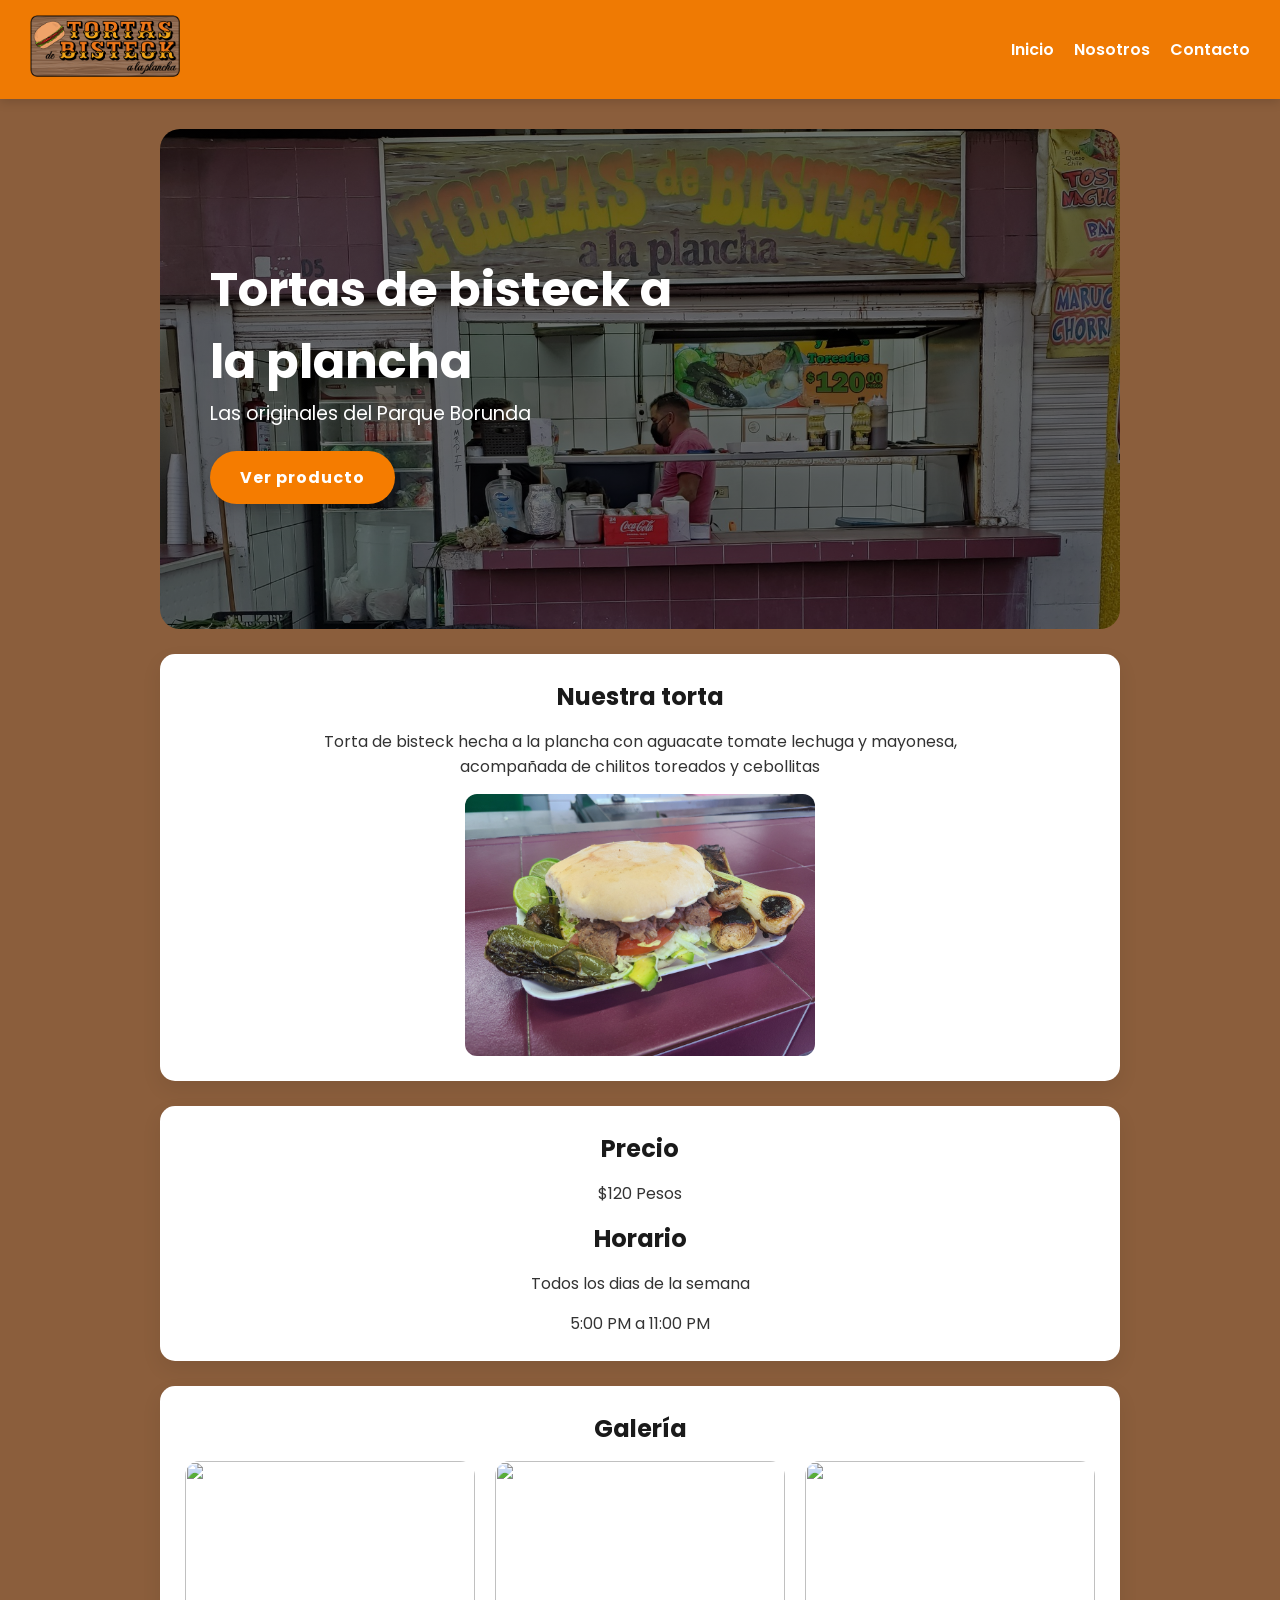
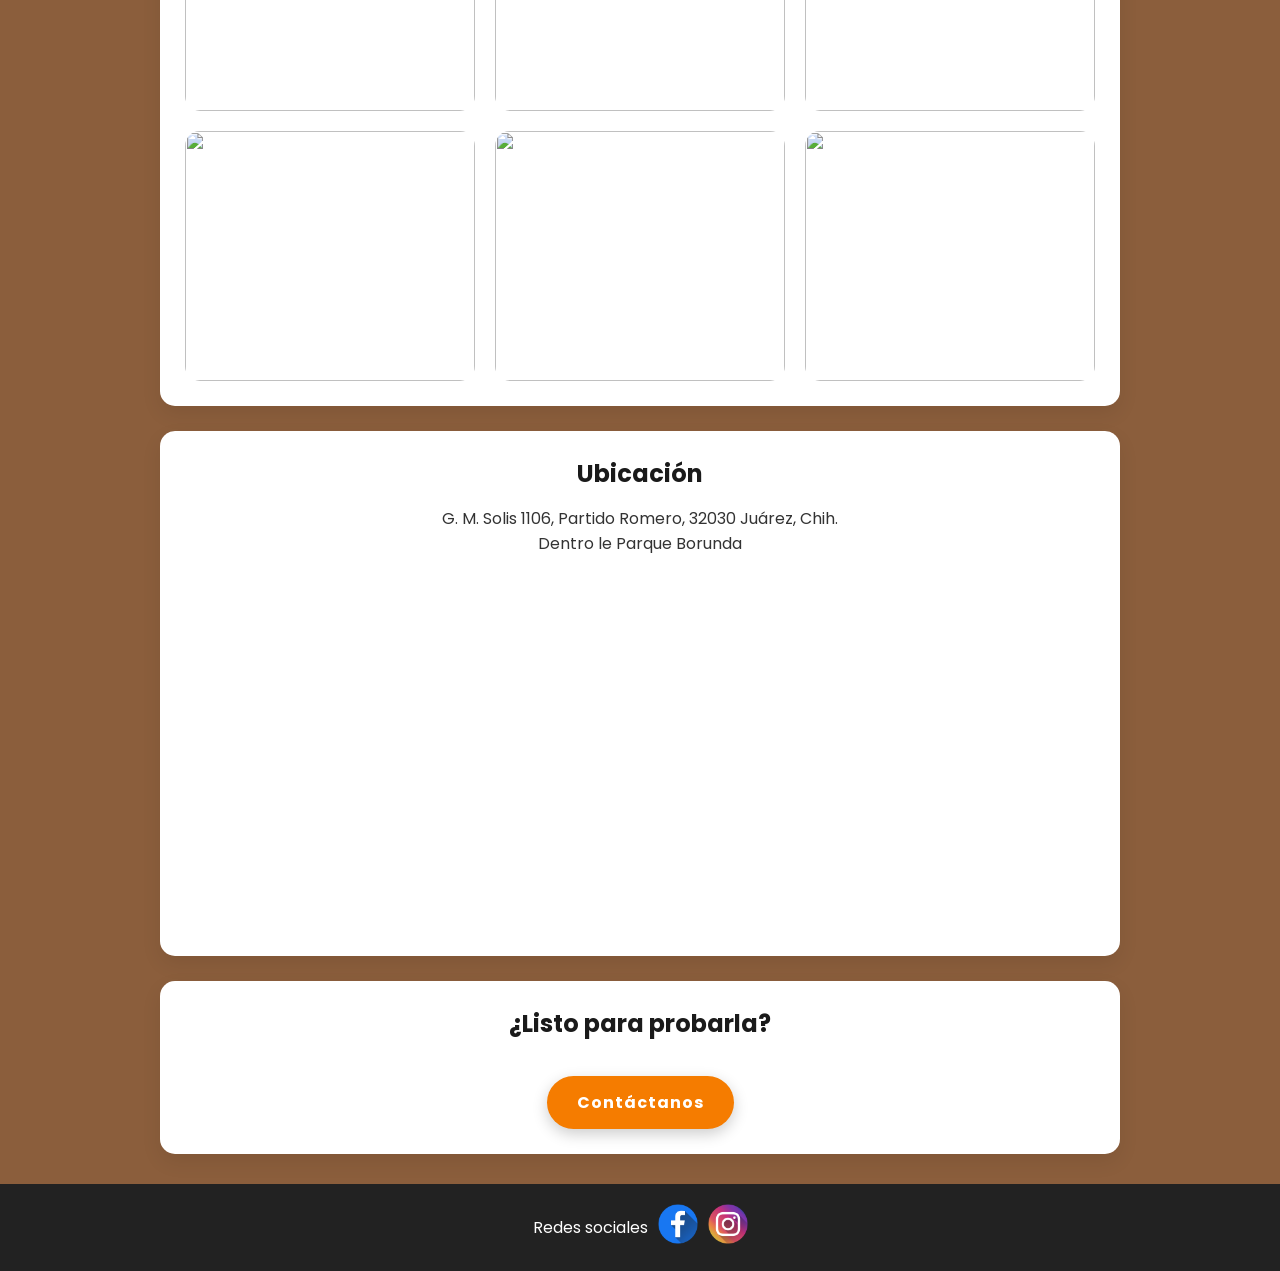
==== index.html @ 49a53cf9 "Subiendo pagina" ====
<!DOCTYPE html>
<html lang="es">
<head>
    <meta charset="UTF-8">
    <meta name="viewport" content="width=device-width, initial-scale=1.0">

    
    <link rel="preconnect" href="https://fonts.googleapis.com">
    <link rel="preconnect" href="https://fonts.gstatic.com" crossorigin>

    <link href="https://fonts.googleapis.com/css2?family=Poppins:wght@300;400;500;600;700&display=swap" rel="stylesheet">

    <title>Inicio</title>

    <link rel="stylesheet" href="css/estilo.css">
</head>
<body>

<header class="header">

    <div class="logo-container">
        <a href="index.html">
            <img src="img/Logo1.1.png" class="logo">
        </a>
    </div>
    <nav>
        <a href="index.html">Inicio</a>
        <a href="">Nosotros</a>
        <!-- <a href="producto.html">Producto</a> -->
        <a href="">Contacto</a>
    </nav>

</header>

<main>

    <!-- HERO -->
<section class="hero">

    <div class="hero-text">
        <h1>Tortas de bisteck a la plancha</h1>

        <p>
            Las originales del Parque Borunda
        </p>

        <a class="btn" href="#producto">
            Ver producto
        </a>
    </div>

</section>
    <!-- PRODUCTO -->
    <section class="card" id="producto">
        <h2>Nuestra torta</h2>
        <p>Torta de bisteck hecha a la plancha con aguacate tomate lechuga y mayonesa,<br> acompañada de chilitos toreados y cebollitas</p>
        <img src="img/20260305_175949 (2).jpg" alt="">
    </section>

    <!-- PRECIOS -->
    <section class="card">
        <h2>Precio</h2>
        <p>$120 Pesos </p>
        <h2>Horario</h2>
        <p>Todos los dias de la semana</p>
        <p>5:00 PM a 11:00 PM</p>
    </section>

    <section class="card galeria">

    <h2>Galería</h2>

    <div class="galeria-grid">

        <img src="img/foto1.jpg" alt="">
        <img src="img/foto2.jpg" alt="">
        <img src="img/foto3.jpg" alt="">
        <img src="img/foto4.jpg" alt="">
        <img src="img/foto5.jpg" alt="">
        <img src="img/foto6.jpg" alt="">

    </div>

</section>

    <!-- UBICACION -->
    <section class="card">
        <h2>Ubicación</h2>
        <p>G. M. Solis 1106, Partido Romero, 32030 Juárez, Chih.</br>Dentro le Parque Borunda
        </p>
        <iframe src="https://www.google.com/maps/embed?pb=!1m18!1m12!1m3!1d6699.910075049951!2d-106.46833166276454!3d31.736853300514973!2m3!1f0!2f0!3f0!3m2!1i1024!2i768!4f13.1!3m3!1m2!1s0x86e75966a9019941%3A0xc63ebaaa2455311!2sTortas%20de%20Bistec%20a%20la%20Plancha%20-%20Parque%20Borunda!5e0!3m2!1ses-419!2smx!4v1777433474815!5m2!1ses-419!2smx" width="600" height="450" style="border:0;" allowfullscreen="" loading="lazy" referrerpolicy="no-referrer-when-downgrade"></iframe>
    </section>

    <!-- CTA FINAL -->
    <section class="card">
        <h2>¿Listo para probarla?</h2>
        <a class="btn" href="contacto.html">Contáctanos</a>
    </section>

</main>

<footer>
    <p>Redes sociales</p>
    <a href="https://www.facebook.com/profile.php?id=100030899397080"><img src="img/facebook.png" alt=""></a>
    <a href="https://www.instagram.com/tbap_parque_borunda/"><img src="img/instagram.png" alt=""></a>
</footer>

</body>
</html>
---- css/estilo.css ----
/* RESET */
:root {
    --naranja-principal: #F57C00;
    --amarillo-detalle: #FBC02D;
    --cafe-fondo: #8B5E3C;
    --cafe-claro: #D7B899;
    --negro: #1a1a1a;
    
}

* {
    margin: 0;
    padding: 0;
    box-sizing: border-box;
}

/* VARIABLES */
:root {
    --color-fondo: #f5f5f5;
    --color-texto: #333;
    --color-blanco: #fff;
    --naranja-principal: #F57C00;
    --amarillo-detalle: #FBC02D;
    --cafe-fondo: #8B5E3C;
    --cafe-claro: #D7B899;
    --negro: #1a1a1a;
}

html {
    scroll-behavior: smooth;
    scroll-padding-top: 120px;
}

/* BODY */
body {
    font-family: 'Poppins', sans-serif;
    background: var(--cafe-fondo);
    color: var(--color-texto);
}

/* HEADER */
.header {
    background: rgba(245, 124, 0, 0.95);

    padding: 15px 30px;

    display: flex;
    justify-content: space-between;
    align-items: center;

    position: sticky;
    top: 0;
    z-index: 1000;

    backdrop-filter: blur(10px);

    box-shadow: 0 3px 10px rgba(0,0,0,.15);
}
.logo {
    width: 150px;
}

nav {
    display: flex;
    gap: 20px;
}

nav a {
    color: white;
    text-decoration: none;
    font-weight: 600;

    position: relative;

    transition: .3s;
}

nav a::after {
    content: "";

    position: absolute;
    left: 0;
    bottom: -5px;

    width: 0%;
    height: 2px;

    background: white;

    transition: .3s;
}

nav a:hover::after {
    width: 100%;
}

/* MAIN */
main {
    max-width: 1000px;
    margin: auto;
    padding: 30px 20px;

    display: flex;
    flex-direction: column;
    gap: 25px;
}

/* HERO */
.hero {

    background:
    linear-gradient(rgba(0,0,0,.55), rgba(0,0,0,.55)),
    url("../img/651323904_1602736854099612_1462280614861675016_n.jpg");

    background-size: cover;
    background-position: center 5%;

    min-height: 500px;

    padding: 50px;

    border-radius: 20px;

    display: flex;
    justify-content: space-between;
    align-items: center;
    gap: 40px;

    color: white;
}

.hero-text {
    max-width: 500px;
}

.hero h1 {
    font-size: 3rem;
    color: white;
}

.hero p {
    font-size: 1.2rem;
    line-height: 1.7;
}

.hero img {
    max-width: 350px;
    border-radius: 12px;
}

/* TARJETAS */
.card {
    background: var(--color-blanco);
    padding: 25px;
    border-radius: 15px;

    display: flex;
    flex-direction: column;
    align-items: center;
    gap: 15px;

    box-shadow: 0 8px 20px rgba(0,0,0,0.08);
    transition: 0.2s;
    text-align: center;
}

.card img {
    max-width: 350px;
    border-radius: 12px;
}

.card:hover {
    transform: translateY(-5px);
}

/* GALERIA */

.galeria-grid {

    width: 100%;

    display: grid;

    grid-template-columns: repeat(auto-fit, minmax(250px, 1fr));

    gap: 20px;
}

.galeria-grid img {

    width: 100%;
    height: 250px;

    object-fit: cover;

    border-radius: 15px;

    transition: .3s;

    cursor: pointer;
}

.galeria-grid img:hover {

    transform: scale(1.03);

    box-shadow: 0 10px 25px rgba(0,0,0,.2);
}

/* BOTONES */
.btn {

    display: inline-block;
    padding: 14px 30px;

    background: var(--naranja-principal);

    color: white;
    text-decoration: none;

    border-radius: 50px;

    font-weight: bold;

    letter-spacing: 1px;

    box-shadow: 0 5px 15px rgba(0,0,0,.2);

    transition: .3s;
    margin-top: 20px;
}

.btn:hover {
    transform: scale(1.05);
    background: var(--amarillo-detalle);
}

h1, h2{
    color: var(--negro);
}

/* FOOTER */
footer {
    background: #222;
    color: white;
    padding: 20px;

    display: flex;
    flex-direction: row;
    align-items: center;
    justify-content: center;
    gap: 10px;
}

footer div {
    display: flex;
    gap: 15px;
}

footer img {
    width: 40px;
}

html {
    scroll-behavior: smooth;
}

iframe {
    border-radius: 10px;

    margin-top: 10px;

    width: 100%;
    max-width: 700px;

    height: 350px;
}
/* RESPONSIVE */
@media (max-width: 768px) {

    nav {
        flex-direction: column;
        align-items: center;
    }

    .hero-content {
        flex-direction: column;
    }
    .hero {
    flex-direction: column;
    text-align: center;
    }

    .hero h1 {
    font-size: 2.2rem;
    }
}
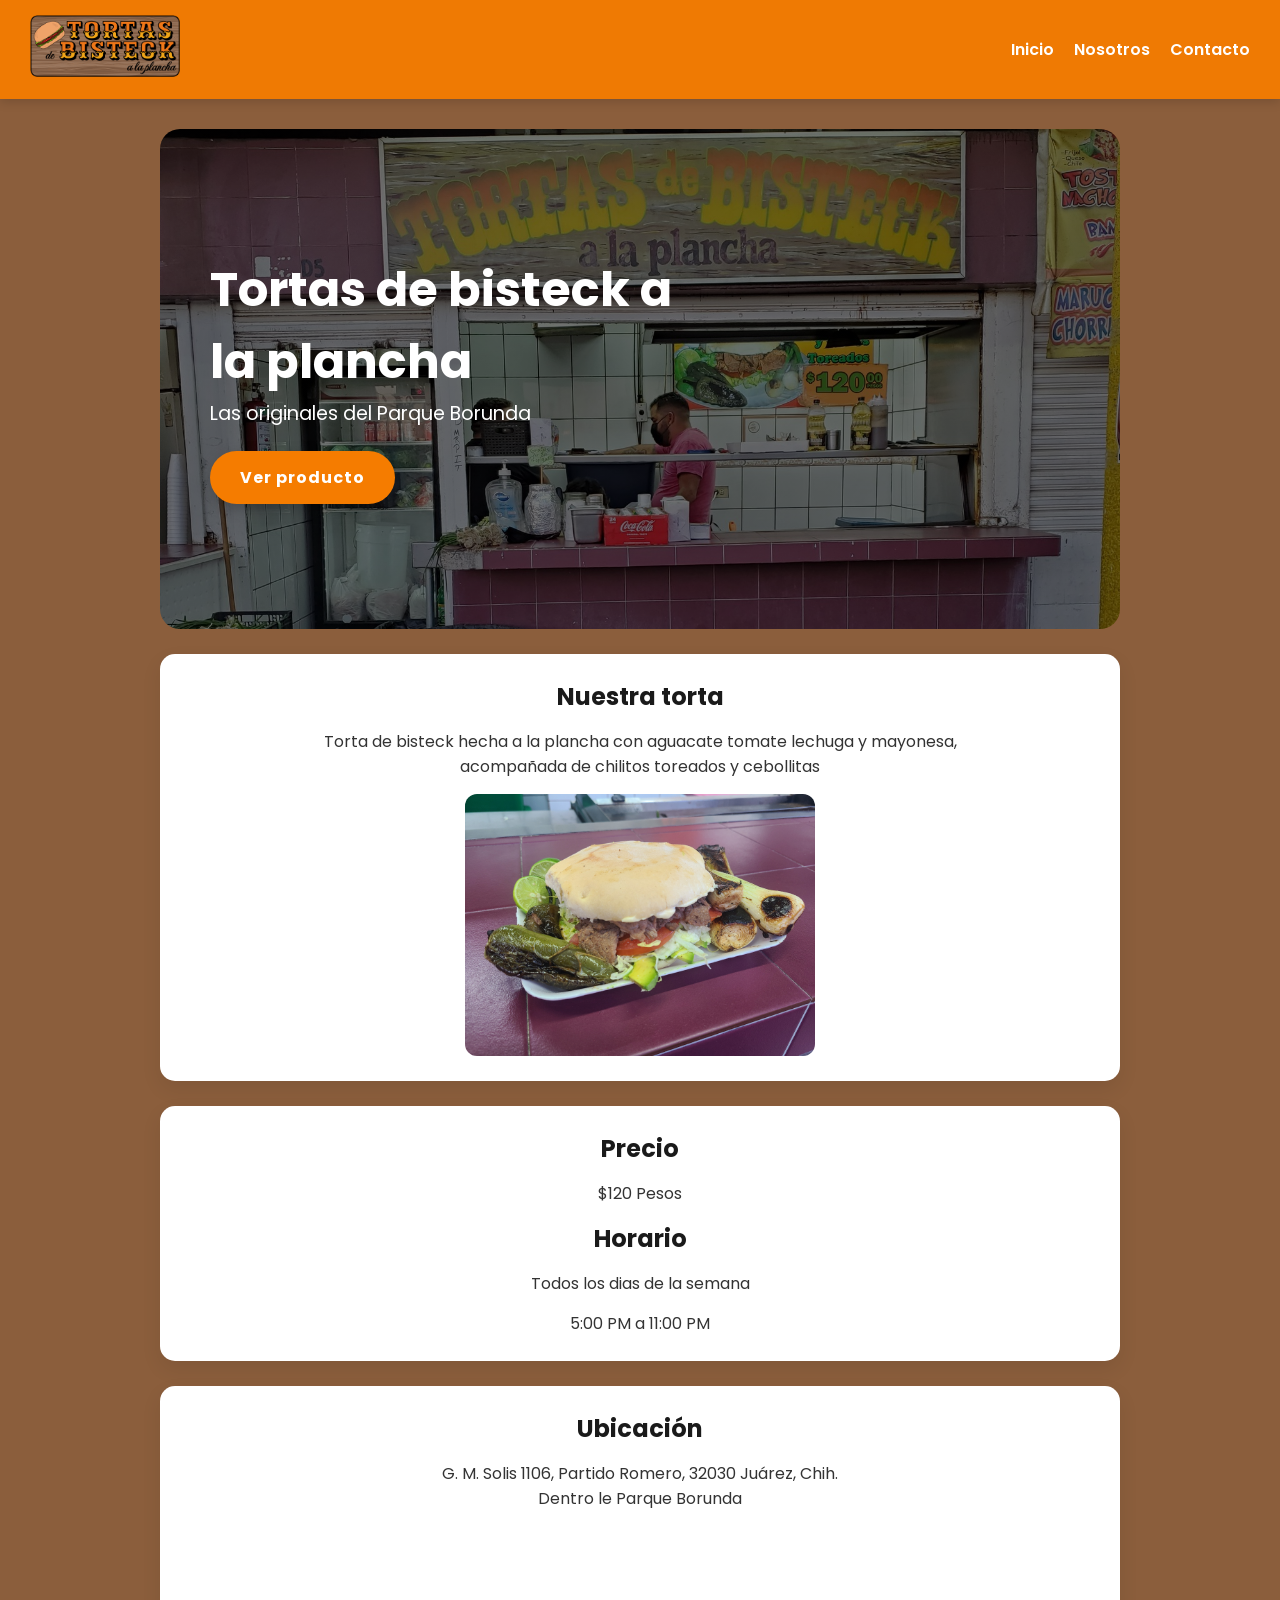
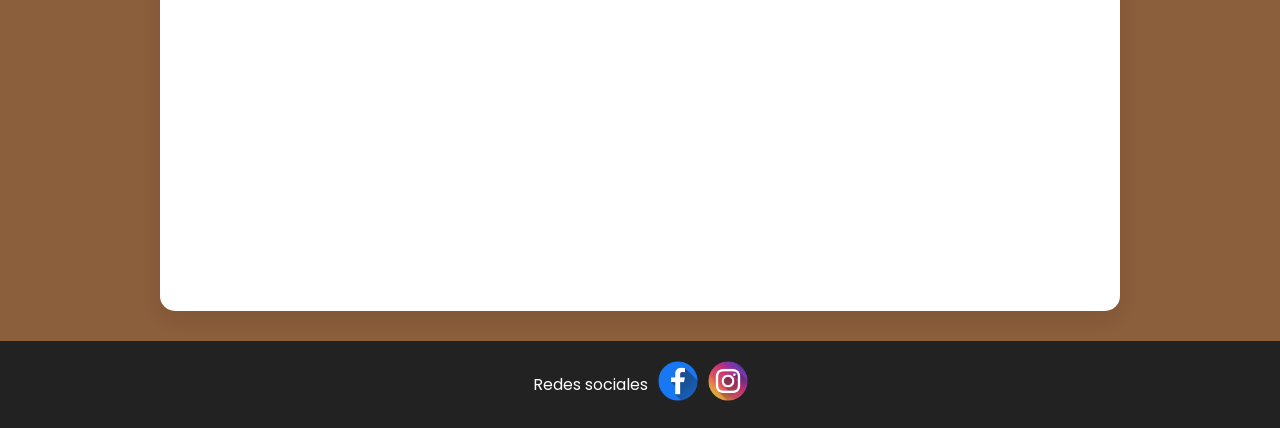
==== commit ddcab20f: "Se agrego GOOGLE ANALYTICS" ====
--- a/index.html
+++ b/index.html
@@ -1,6 +1,15 @@
 <!DOCTYPE html>
 <html lang="es">
 <head>
+    <!-- Google tag (gtag.js) -->
+<script async src="https://www.googletagmanager.com/gtag/js?id=G-25S553RZC6"></script>
+<script>
+  window.dataLayer = window.dataLayer || [];
+  function gtag(){dataLayer.push(arguments);}
+  gtag('js', new Date());
+
+  gtag('config', 'G-25S553RZC6');
+</script>
     <meta charset="UTF-8">
     <meta name="viewport" content="width=device-width, initial-scale=1.0">
 
@@ -66,22 +75,21 @@
         <p>5:00 PM a 11:00 PM</p>
     </section>
 
-    <section class="card galeria">
+    <!--<section class="card galeria">
 
     <h2>Galería</h2>
 
     <div class="galeria-grid">
 
-        <img src="img/foto1.jpg" alt="">
-        <img src="img/foto2.jpg" alt="">
-        <img src="img/foto3.jpg" alt="">
-        <img src="img/foto4.jpg" alt="">
-        <img src="img/foto5.jpg" alt="">
-        <img src="img/foto6.jpg" alt="">
+        <img src="img/20220828_161037.jpg" alt="">
+        <img src="img/20230721_210112.jpg" alt="">
+        <img src="img/Mesa de trabajo 1.jpg" alt="">
+        <img src="img/FB_IMG_1773035593179 (1).jpg" alt="">
+        <img src="img/20260312_170808.jpg" alt="">
 
     </div>
 
-</section>
+</section>-->
 
     <!-- UBICACION -->
     <section class="card">
@@ -91,12 +99,12 @@
         <iframe src="https://www.google.com/maps/embed?pb=!1m18!1m12!1m3!1d6699.910075049951!2d-106.46833166276454!3d31.736853300514973!2m3!1f0!2f0!3f0!3m2!1i1024!2i768!4f13.1!3m3!1m2!1s0x86e75966a9019941%3A0xc63ebaaa2455311!2sTortas%20de%20Bistec%20a%20la%20Plancha%20-%20Parque%20Borunda!5e0!3m2!1ses-419!2smx!4v1777433474815!5m2!1ses-419!2smx" width="600" height="450" style="border:0;" allowfullscreen="" loading="lazy" referrerpolicy="no-referrer-when-downgrade"></iframe>
     </section>
 
-    <!-- CTA FINAL -->
+    <!-- CTA FINAL
     <section class="card">
         <h2>¿Listo para probarla?</h2>
         <a class="btn" href="contacto.html">Contáctanos</a>
     </section>
-
+ -->
 </main>
 
 <footer>
--- a/css/estilo.css
+++ b/css/estilo.css
@@ -191,7 +191,7 @@
     width: 100%;
     height: 250px;
 
-    object-fit: cover;
+    object-fit:cover;
 
     border-radius: 15px;
 
